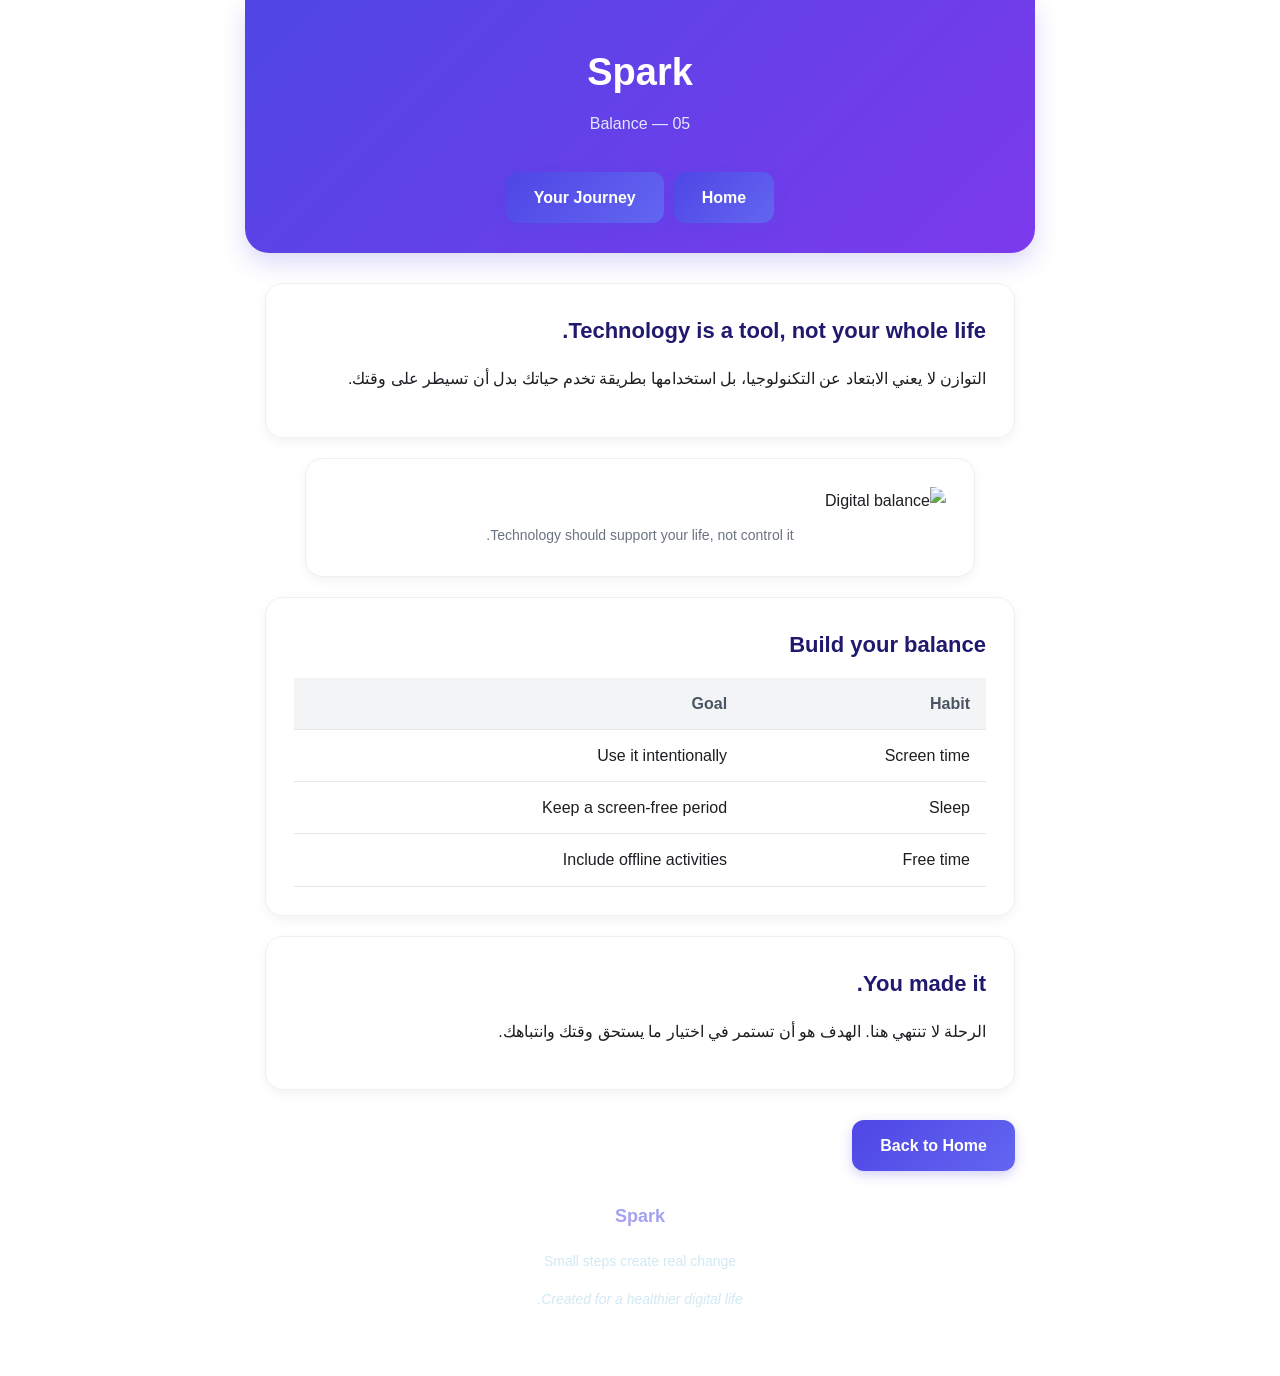
==== balance.html @ 42e90511 "Add files via upload" ====
<!DOCTYPE html>
<html lang="ar" dir="rtl">

<head>
    <meta charset="UTF-8">
    <meta name="viewport" content="width=device-width, initial-scale=1.0">
    <title>Balance | Spark</title>
    <link rel="stylesheet" href="style.css">
</head>

<body>

    <header>
        <h1>Spark</h1>
        <p>05 — Balance</p>

        <nav>
            <a href="index.html">Home</a>
            <a href="index3.html">Your Journey</a>
        </nav>
    </header>

    <main>

        <section>

            <h2>Technology is a tool, not your whole life.</h2>

            <p>
                التوازن لا يعني الابتعاد عن التكنولوجيا،
                بل استخدامها بطريقة تخدم حياتك بدل أن تسيطر على وقتك.
            </p>

        </section>

        <figure>

            <img src="images/balance.jpeg" alt="Digital balance">

            <figcaption>
                Technology should support your life, not control it.
            </figcaption>

        </figure>

        <section>

            <h2>Build your balance</h2>

            <table>

                <tr>
                    <th>Habit</th>
                    <th>Goal</th>
                </tr>

                <tr>
                    <td>Screen time</td>
                    <td>Use it intentionally</td>
                </tr>

                <tr>
                    <td>Sleep</td>
                    <td>Keep a screen-free period</td>
                </tr>

                <tr>
                    <td>Free time</td>
                    <td>Include offline activities</td>
                </tr>

            </table>

        </section>

        <section>

            <h2>You made it.</h2>

            <p>
                الرحلة لا تنتهي هنا.
                الهدف هو أن تستمر في اختيار ما يستحق وقتك وانتباهك.
            </p>
            <img src="images/quote.jpeg" alt="">

        </section>

        <a href="index.html">Back to Home</a>

    </main>

    <footer>

        <h3>Spark</h3>

        <p>Small steps create real change</p>

        <p>
           <i> Created for a healthier digital life.</i>
        </p>

    </footer>

</body>

</html>
---- style.css ----
body {
    font-family: 'Segoe UI', Arial, sans-serif;
   background-image: url(images/background2.jpeg);
background-attachment: fixed;
    color: #1c1e21;
    line-height: 1.7;
    margin: 0;
    padding: 0 15px 40px;
    direction: rtl;
}

main, header, footer {
    max-width: 750px;
    margin: 0 auto;
}
header {
    background: linear-gradient(135deg, #4f46e5, #7c3aed);
    color: #ffffff;
    text-align: center;
    padding: 40px 20px 30px;
    border-radius: 0 0 24px 24px;
    margin-bottom: 30px;
    box-shadow: 0 10px 25px rgba(79, 70, 229, 0.2);
}

header h1 {
    font-size: 38px;
    margin: 0 0 5px 0;
    font-weight: 800;
}
header p {
    color: #e0e7ff;
    font-size: 16px;
    margin: 0;
}

nav {
    margin-top: 25px;
    display: flex;
    justify-content: center;
    gap: 10px;
    flex-wrap: wrap;
}

nav a {
    color: #ffffff;
    text-decoration: none;
    font-weight: 600;
    padding: 8px 18px;
    border-radius: 20px;
    background-color: rgba(255, 255, 255, 0.15);
    transition: 0.3s;
}

nav a:hover {
    background-color: #ffffff;
    color: #4f46e5;
}

section, article, figure {
    background-color: #ffffff;
    padding: 28px;
    margin-bottom: 20px;
    border-radius: 18px;
    box-shadow: 0 4px 12px rgba(0, 0, 0, 0.05);
    border: 1px solid #f0f0f0;
    transition: transform 0.2s, box-shadow 0.2s;
}
section:hover, article:hover {
    transform: translateY(-3px);
    box-shadow: 0 8px 20px rgba(0, 0, 0, 0.08);
}

h2 {
    color: #201a6e;
    font-size: 22px;
    margin-top: 0;
    margin-bottom: 12px;
}

h3 {
    color: #a5a1f1;
    font-size: 18px;
    margin-top: 0;
}

a[href$=".html"] {
    display: inline-block;
    background: linear-gradient(135deg, #4f46e5, #6366f1);
    color: #ffffff;
    padding: 12px 28px;
    text-decoration: none;
    border-radius: 12px;
    font-weight: bold;
    margin-top: 10px;
    box-shadow: 0 4px 12px rgba(79, 70, 229, 0.25);
    transition: 0.3s;
}

a[href$=".html"]:hover {
    opacity: 0.9;
    transform: scale(1.02);
}

input[type="text"] {
    width: 100%;
    padding: 12px 16px;
    margin-top: 6px;
    border: 2px solid #e5e7eb;
    border-radius: 10px;
    box-sizing: border-box;
    font-size: 15px;
    outline: none;
    transition: 0.2s;
}

input[type="text"]:focus {
    border-color: #6366f1;
    background-color: #fafafa;
}

button {
    background-color: #10b981;
    color: #ffffff;
    padding: 12px 30px;
    border: none;
    border-radius: 10px;
    font-size: 16px;
    font-weight: bold;
    cursor: pointer;
    margin-top: 12px;
    box-shadow: 0 4px 12px rgba(16, 185, 129, 0.2);
    transition: 0.2s;
}

button:hover {
    background-color: #059669;
}

blockquote {
    background-color: #eeefbe;
    background: #e0e7ff;
    color: #3730a3;
    border-right: 5px solid #4f46e5;
    padding: 18px 22px;
    margin: 20px 0;
    border-radius: 12px;
    font-weight: 600;
}

details {
    background-color: #f9fafb;
    padding: 16px 20px;
    border-radius: 12px;
    border: 1px solid #e5e7eb;
}

summary {
    font-weight: bold;
    color: #6db4ea;
    cursor: pointer;
}

table {
    width: 100%;
    border-collapse: collapse;
    margin-top: 15px;
}

th, td {
    padding: 12px 16px;
    text-align: right;
    border-bottom: 1px solid #e5e7eb;
}

th {
    background-color: #f3f4f6;
    color: #4b5563;
}

img {
    max-width: 100%;
    height: auto;
    border-radius: 14px;
    display: block;
    margin: 0 auto;
}

figcaption {
    text-align: center;
    color: #6b7280;
    margin-top: 10px;
    font-size: 14px;
}

footer {
    text-align: center;
    padding: 30px 0 10px;
    color: #d2e9f3;
    font-size: 14px;
}
#video{
     width: 50%; 
    height: auto;
    border-radius: 14px;
    display: block;
    margin: 0 auto;
    text-align: center;
   background-color: #6db4ea;
}
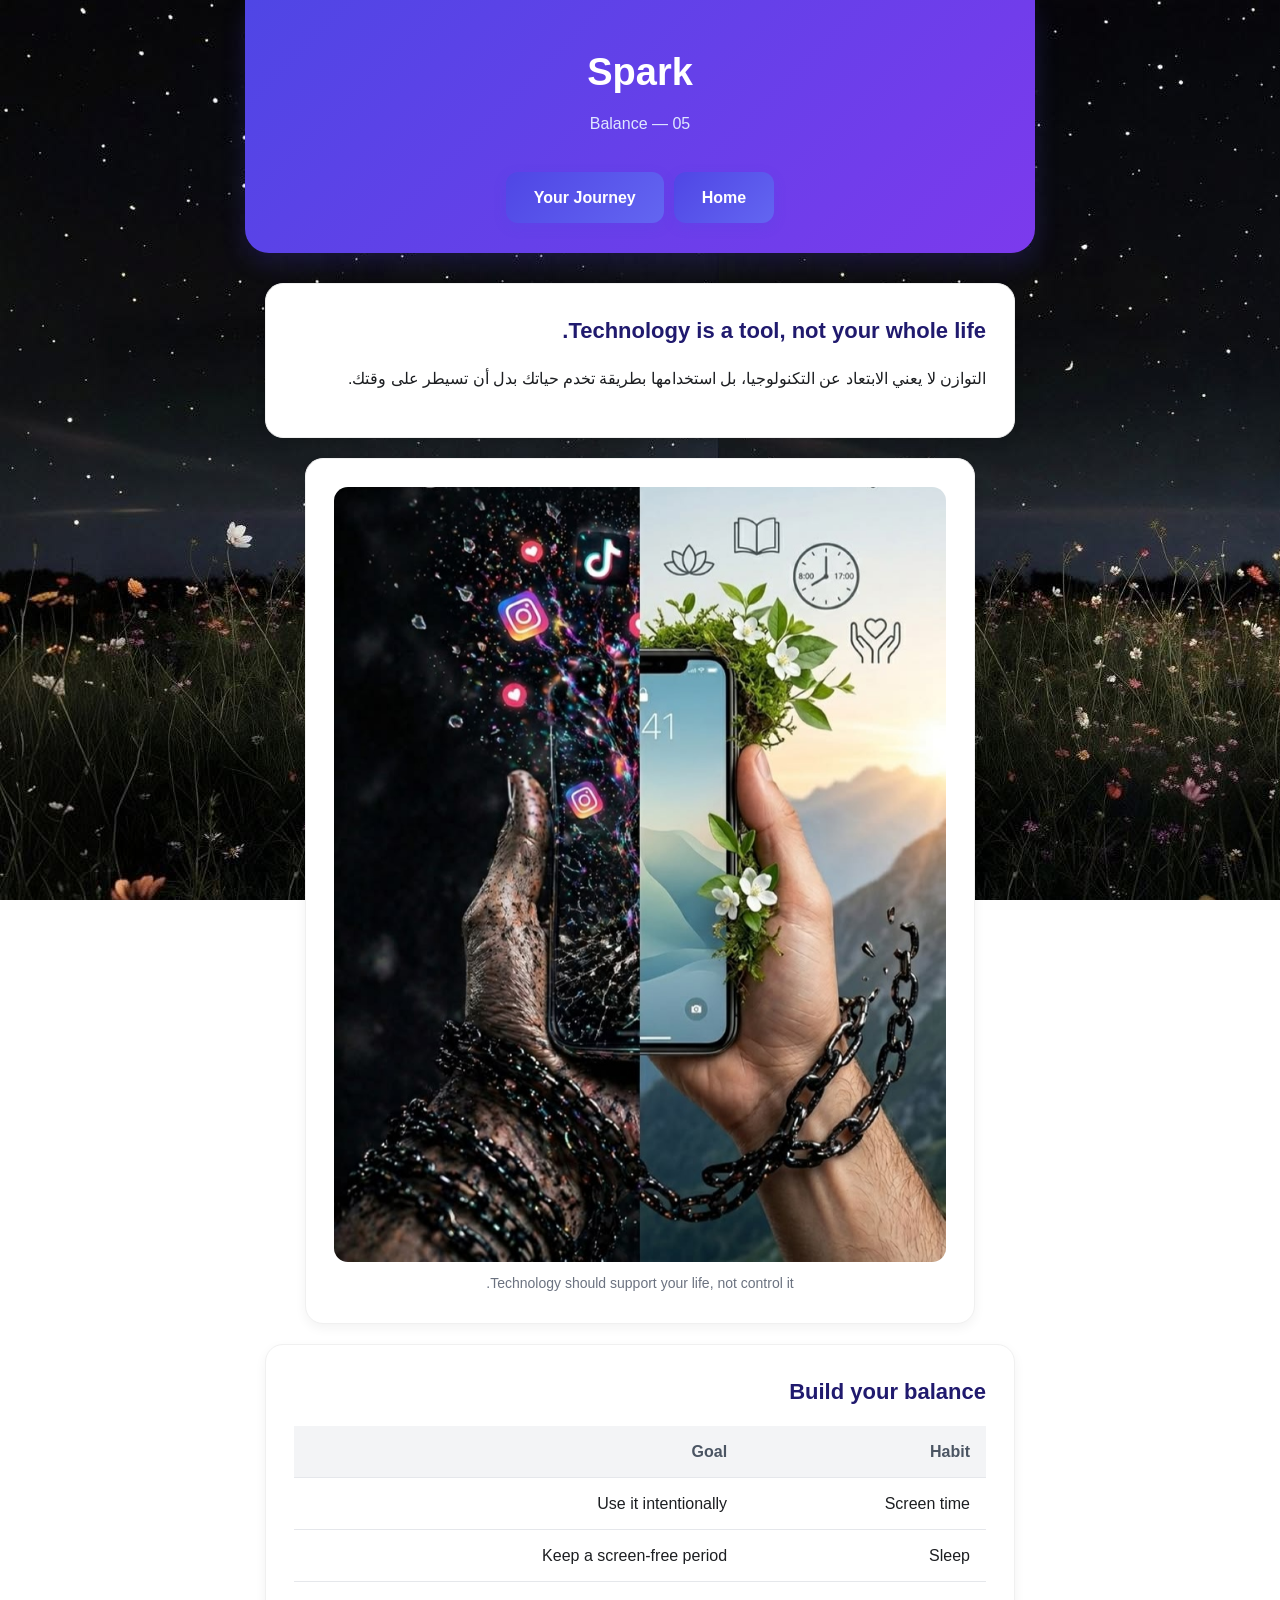
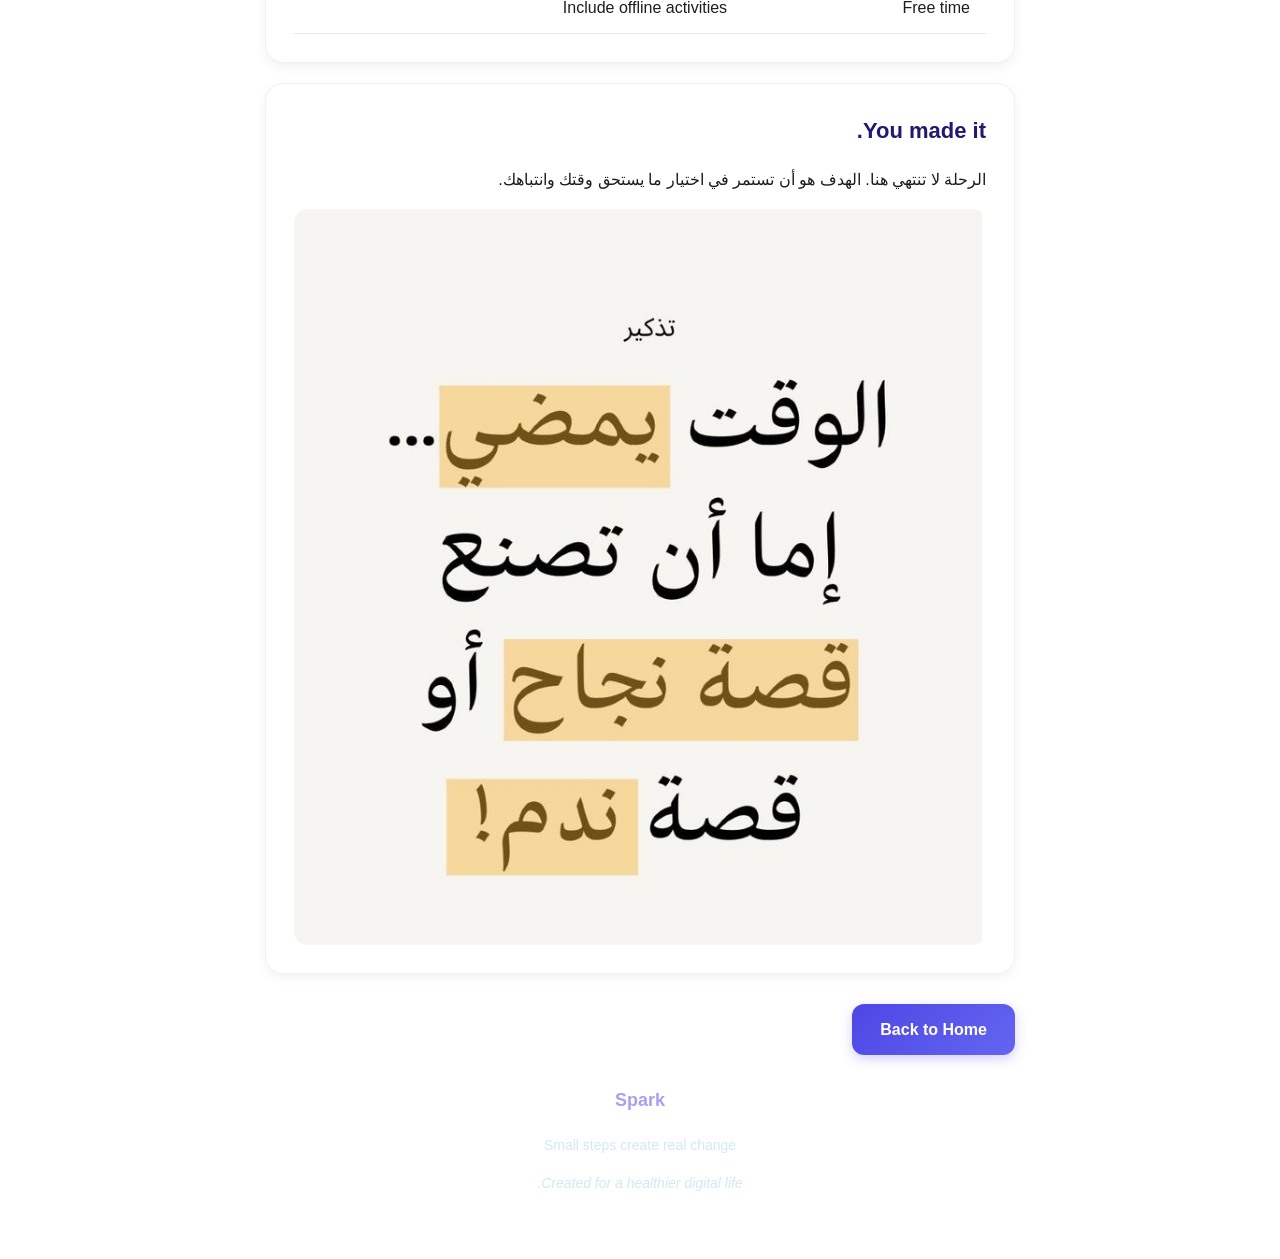
==== commit 91fdf34b: "Update balance.html" ====
--- a/balance.html
+++ b/balance.html
@@ -35,7 +35,7 @@
 
         <figure>
 
-            <img src="images/balance.jpeg" alt="Digital balance">
+            <img src="balance.jpeg" alt="Digital balance">
 
             <figcaption>
                 Technology should support your life, not control it.
@@ -81,7 +81,7 @@
                 الرحلة لا تنتهي هنا.
                 الهدف هو أن تستمر في اختيار ما يستحق وقتك وانتباهك.
             </p>
-            <img src="images/quote.jpeg" alt="">
+            <img src="quote.jpeg" alt="">
 
         </section>
 
@@ -103,4 +103,4 @@
 
 </body>
 
-</html>+</html>
--- a/style.css
+++ b/style.css
@@ -1,6 +1,6 @@
   body {
     font-family: 'Segoe UI', Arial, sans-serif;
-   background-image: url(images/background2.jpeg);
+   background-image: url("background2.jpeg");
 background-attachment: fixed;
     color: #1c1e21;
     line-height: 1.7;
